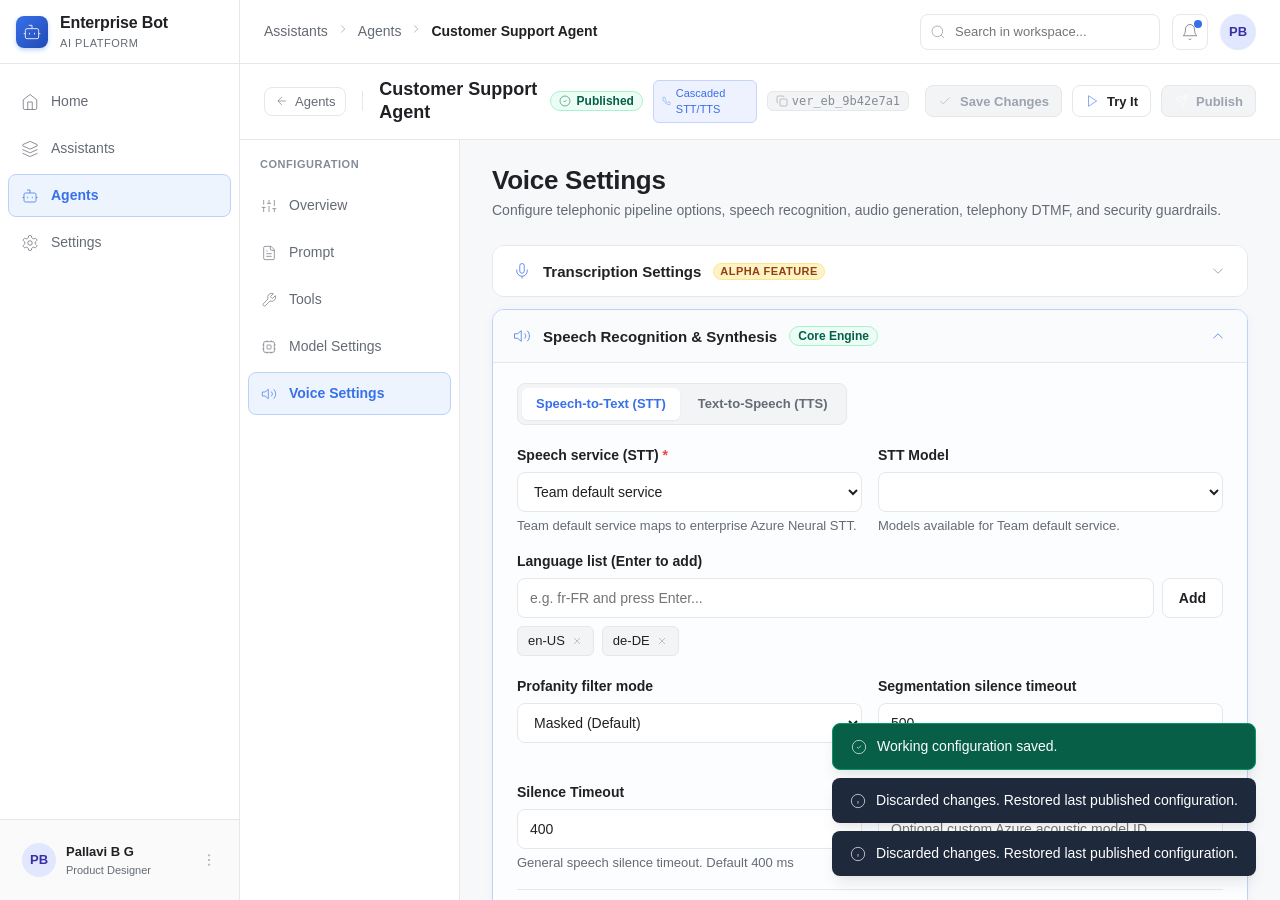
==== verify_suite.html @ 343f0cc7 "Fix Discard Changes to restore published snapshot, fix Create Agent disabled state, verify Voice His" ====
<!DOCTYPE html>
<html lang="en">
<head>
  <meta charset="UTF-8">
  <title>Enterprise Bot Comprehensive QA Verification Suite</title>
  <link rel="stylesheet" href="styles.css?v=2.4">
</head>
<body>
  <div id="root"></div>

  <!-- Runtime Scripts -->
  <script src="src/engine.js?v=2.4"></script>
  <script src="src/icons.js?v=2.4"></script>
  <script src="src/data.js?v=2.4"></script>
  <script src="src/state.js?v=2.4"></script>
  <script src="src/components/Sidebar.js?v=2.4"></script>
  <script src="src/components/Header.js?v=2.4"></script>
  <script src="src/components/Dashboard.js?v=2.4"></script>
  <script src="src/components/CreateAgent.js?v=2.4"></script>
  <script src="src/components/AgentConfigHeader.js?v=2.4"></script>
  <script src="src/components/PromptConfig.js?v=2.4"></script>
  <script src="src/components/ToolsConfig.js?v=2.4"></script>
  <script src="src/components/ModelSettings.js?v=2.4"></script>
  <script src="src/components/VoiceSettings.js?v=2.4"></script>
  <script src="src/components/EmailSettings.js?v=2.4"></script>
  <script src="src/components/TryItModal.js?v=2.4"></script>
  <script src="src/components/PublishModal.js?v=2.4"></script>
  <script src="src/app.js?v=2.4"></script>

  <script>
    async function runQASuite() {
      const results = [];
      function assert(desc, passed, detail = '') {
        const item = { desc, passed, detail };
        results.push(item);
        console.log((passed ? '[PASS] ' : '[FAIL] ') + desc + (detail ? ' (' + detail + ')' : ''));
      }

      try {
        await new Promise(r => setTimeout(r, 200));
        const state = window.AppState;
        const actions = window.AppActions;

        // ==========================================
        // TEST 1: Discard Changes Snapshot Restoration
        // ==========================================
        actions.selectAgent('agent_customer_support');
        const origPublishedName = state.currentAgent.name;
        assert('Test 1.1: Start with Published agent', state.currentAgent.status === 'Published');
        assert('Test 1.2: Initial lastPublishedSnapshot exists', !!state.lastPublishedSnapshot);

        // Edit agent
        actions.updateCurrentAgent({ name: 'Customer Support V2' });
        assert('Test 1.3: Agent status after edit is Unsaved changes', state.currentAgent.status === 'Unsaved changes');

        // Save Changes
        actions.saveChanges();
        assert('Test 1.4: lastSavedSnapshot updated to V2', state.lastSavedSnapshot.name === 'Customer Support V2');
        assert('Test 1.5: lastPublishedSnapshot retains original published name', state.lastPublishedSnapshot.name === origPublishedName);

        // Make another edit
        actions.updateCurrentAgent({ name: 'Customer Support V3' });
        assert('Test 1.6: Agent name updated to V3', state.currentAgent.name === 'Customer Support V3');

        // Discard Changes
        actions.discardChanges();
        assert('Test 1.7: Discard restores original published name', state.currentAgent.name === origPublishedName);
        assert('Test 1.8: Agent status restored to Published', state.currentAgent.status === 'Published');
        assert('Test 1.9: lastSavedSnapshot reset to published baseline', state.lastSavedSnapshot.name === origPublishedName);

        // ==========================================
        // TEST 2: Create Agent Disabled State & Demo Presets
        // ==========================================
        actions.setView('create');
        await new Promise(r => setTimeout(r, 100));

        let btnSubmit = document.getElementById('btn-submit-create');
        assert('Test 2.1: Create Agent button exists in DOM', !!btnSubmit);
        assert('Test 2.2: Create Agent button disabled when name is empty', btnSubmit.disabled === true);

        // Enter name
        const inputName = document.getElementById('input-agent-name');
        inputName.value = 'New QA Voice Bot';
        inputName.dispatchEvent(new Event('input', { bubbles: true }));
        await new Promise(r => setTimeout(r, 100));

        btnSubmit = document.getElementById('btn-submit-create');
        assert('Test 2.3: Create Agent button enabled when Name and Voice are active', btnSubmit.disabled === false);

        // Test Demo Presets
        const btnDemo4 = document.getElementById('btn-demo-state-4');
        assert('Test 2.4: Demo preset button 4 exists', !!btnDemo4);
        btnDemo4.click();
        await new Promise(r => setTimeout(r, 100));

        btnSubmit = document.getElementById('btn-submit-create');
        const nameErrEl = document.querySelector('.invalid-feedback');
        assert('Test 2.5: Demo State 4 triggers Name Error demonstration', !!nameErrEl && nameErrEl.textContent.includes('Required'));
        assert('Test 2.6: Create Agent remains disabled during Name Error demo', btnSubmit.disabled === true);

        const btnDemo5 = document.getElementById('btn-demo-state-5');
        btnDemo5.click();
        await new Promise(r => setTimeout(r, 100));
        btnSubmit = document.getElementById('btn-submit-create');
        assert('Test 2.7: Demo State 5 deselects channels and shows Channel Error', !!document.querySelector('.card-header .invalid-feedback'));
        assert('Test 2.8: Create Agent remains disabled during Channel Error demo', btnSubmit.disabled === true);

        // ==========================================
        // TEST 3: Voice Model Override History Summary
        // ==========================================
        actions.selectAgent('agent_customer_support');
        actions.setConfigTab('model');
        await new Promise(r => setTimeout(r, 100));

        // Enable Voice Model Override
        actions.updateCurrentAgent({
          voiceModelOverride: {
            ...state.currentAgent.voiceModelOverride,
            enabled: true
          }
        });
        await new Promise(r => setTimeout(r, 100));

        const histToggle = document.getElementById('toggle-voice-history-summary');
        assert('Test 3.1: Add History Summary toggle exists in DOM', !!histToggle);
        assert('Test 3.2: Add History Summary is Default ON', histToggle.checked === true);

        const respInput = document.getElementById('input-voice-history-responses');
        const trigInput = document.getElementById('input-voice-trigger-tokens');
        const targInput = document.getElementById('input-voice-target-tokens');
        assert('Test 3.3: Number of History Responses defaults to 5', respInput && Number(respInput.value) === 5);
        assert('Test 3.4: Trigger Tokens defaults to 15000', trigInput && Number(trigInput.value) === 15000);
        assert('Test 3.5: Target Tokens defaults to 10000', targInput && Number(targInput.value) === 10000);

        // Toggle OFF hides dependent fields
        histToggle.click();
        await new Promise(r => setTimeout(r, 100));
        const respInputAfterToggle = document.getElementById('input-voice-history-responses');
        assert('Test 3.6: Turning toggle OFF hides dependent controls', respInputAfterToggle === null);

        // Turn back ON and test validation
        const histToggleOn = document.getElementById('toggle-voice-history-summary');
        histToggleOn.click();
        await new Promise(r => setTimeout(r, 100));

        actions.updateCurrentAgent({
          voiceModelOverride: {
            ...state.currentAgent.voiceModelOverride,
            historyOverride: {
              enabled: true,
              historyResponses: 5,
              triggerTokens: 10000,
              targetTokens: 12000 // Invalid: target >= trigger
            }
          }
        });
        let errs = actions.validateAgentConfig(state.currentAgent);
        assert('Test 3.7: Validation catches Target Tokens >= Trigger Tokens', errs.some(e => e.includes('strictly less than')));

        // Restore valid tokens
        actions.updateCurrentAgent({
          voiceModelOverride: {
            ...state.currentAgent.voiceModelOverride,
            historyOverride: {
              enabled: true,
              historyResponses: 5,
              triggerTokens: 15000,
              targetTokens: 10000
            }
          }
        });

        // ==========================================
        // TEST 4: Silence Timeout Data Handling Independence
        // ==========================================
        actions.setConfigTab('voice');
        await new Promise(r => setTimeout(r, 100));

        // Open Speech accordion
        actions.toggleVoiceAccordion('speech');
        await new Promise(r => setTimeout(r, 100));

        // Set General Speech Silence Timeout
        const initialSTT = JSON.parse(JSON.stringify(state.currentAgent.voiceSettings.speech.stt));
        actions.updateCurrentAgent({
          voiceSettings: {
            ...state.currentAgent.voiceSettings,
            speech: {
              ...state.currentAgent.voiceSettings.speech,
              silenceTimeout: 450
            }
          }
        });
        assert('Test 4.1: General Speech Silence Timeout updates speech.silenceTimeout to 450', state.currentAgent.voiceSettings.speech.silenceTimeout === 450);
        assert('Test 4.2: STT segmentationSilenceTimeout remains unchanged (500)', state.currentAgent.voiceSettings.speech.stt.segmentationSilenceTimeout === 500);
        assert('Test 4.3: STT provider and other settings not overwritten', state.currentAgent.voiceSettings.speech.stt.provider === initialSTT.provider);

        // Set STT Segmentation Silence Timeout
        actions.updateCurrentAgent({
          voiceSettings: {
            ...state.currentAgent.voiceSettings,
            speech: {
              ...state.currentAgent.voiceSettings.speech,
              stt: {
                ...state.currentAgent.voiceSettings.speech.stt,
                segmentationSilenceTimeout: 650
              }
            }
          }
        });
        assert('Test 4.4: STT segmentationSilenceTimeout updates to 650', state.currentAgent.voiceSettings.speech.stt.segmentationSilenceTimeout === 650);
        assert('Test 4.5: General Speech Silence Timeout remains independent at 450', state.currentAgent.voiceSettings.speech.silenceTimeout === 450);

        // ==========================================
        // TEST 5: Tightened Numeric Integer Validation
        // ==========================================
        // Non-integer Tool Call Limit
        actions.updateCurrentAgent({
          sharedModel: { ...state.currentAgent.sharedModel, toolCallLimit: 3.5 }
        });
        errs = actions.validateAgentConfig(state.currentAgent);
        assert('Test 5.1: Non-integer Tool Call Limit (3.5) rejected', errs.some(e => e.includes('Tool Call Limit must be an integer')));

        // Valid Tool Call Limit without arbitrary maximum
        actions.updateCurrentAgent({
          sharedModel: { ...state.currentAgent.sharedModel, toolCallLimit: 50 }
        });
        errs = actions.validateAgentConfig(state.currentAgent);
        assert('Test 5.2: Integer Tool Call Limit (50) accepted without arbitrary max', !errs.some(e => e.includes('Tool Call Limit')));

        // Non-integer DTMF timeout
        actions.updateCurrentAgent({
          voiceSettings: {
            ...state.currentAgent.voiceSettings,
            dtmf: { ...state.currentAgent.voiceSettings.dtmf, enabled: true, interDigitTimeout: 2000.7 }
          }
        });
        errs = actions.validateAgentConfig(state.currentAgent);
        assert('Test 5.3: Non-integer DTMF timeout rejected', errs.some(e => e.includes('DTMF inter-digit timeout must be a non-negative integer')));

        // Non-integer Inactivity retries
        actions.updateCurrentAgent({
          voiceSettings: {
            ...state.currentAgent.voiceSettings,
            inactivity: { ...state.currentAgent.voiceSettings.inactivity, enabled: true, inactivityRetries: 2.2 }
          }
        });
        errs = actions.validateAgentConfig(state.currentAgent);
        assert('Test 5.4: Non-integer Inactivity retries rejected', errs.some(e => e.includes('Inactivity retry count must be a non-negative integer')));

        // Non-integer Security rate limit
        actions.updateCurrentAgent({
          voiceSettings: {
            ...state.currentAgent.voiceSettings,
            security: { ...state.currentAgent.voiceSettings.security, rateLimit: 45.8 }
          }
        });
        errs = actions.validateAgentConfig(state.currentAgent);
        assert('Test 5.5: Non-integer Security rate limit rejected', errs.some(e => e.includes('Security rate limit must be an integer')));

        // Restore clean valid config
        actions.discardChanges();

        // ==========================================
        // TEST 6: All Nine Voice Settings Accordions
        // ==========================================
        actions.setConfigTab('voice');
        await new Promise(r => setTimeout(r, 100));

        const sections = ['transcription', 'speech', 'language', 'bargeIn', 'dtmf', 'inactivity', 'noise', 'recording', 'security'];
        for (const sec of sections) {
          const btn = document.getElementById('accordion-header-' + sec);
          assert('Test 6.' + sec + ': Header button exists', !!btn);

          // Click to expand
          btn.click();
          await new Promise(r => setTimeout(r, 60));
          const isOpenAfterClick = state.voiceSettingsUi?.openSections?.[sec];
          const contentEl = document.getElementById('accordion-content-' + sec);
          assert('Test 6.' + sec + ': Expands on click', isOpenAfterClick === true && !!contentEl);

          // Click again to collapse
          btn.click();
          await new Promise(r => setTimeout(r, 60));
          const isClosedAfterSecondClick = !state.voiceSettingsUi?.openSections?.[sec];
          assert('Test 6.' + sec + ': Collapses on second click', isClosedAfterSecondClick === true);
        }

        // ==========================================
        // TEST 7: STT Provider & TTS Conditional Controls
        // ==========================================
        // Expand speech
        actions.toggleVoiceAccordion('speech');
        await new Promise(r => setTimeout(r, 100));

        // Switch to TTS
        actions.updateCurrentAgent({
          voiceSettings: {
            ...state.currentAgent.voiceSettings,
            speech: {
              ...state.currentAgent.voiceSettings.speech,
              activeTab: 'tts',
              tts: { ...state.currentAgent.voiceSettings.speech.tts, provider: 'Azure' }
            }
          }
        });
        await new Promise(r => setTimeout(r, 100));

        assert('Test 7.1: Azure TTS selected and controls visible', !!document.getElementById('input-azure-speed') || !!document.querySelector('.form-range'));

        // Switch TTS to ElevenLabs
        actions.updateCurrentAgent({
          voiceSettings: {
            ...state.currentAgent.voiceSettings,
            speech: {
              ...state.currentAgent.voiceSettings.speech,
              tts: { ...state.currentAgent.voiceSettings.speech.tts, provider: 'ElevenLabs' }
            }
          }
        });
        await new Promise(r => setTimeout(r, 100));

        assert('Test 7.2: ElevenLabs TTS model eleven_flash_v2_5 active', state.currentAgent.voiceSettings.speech.tts.elevenLabs?.model === 'eleven_flash_v2_5');

        // ==========================================
        // TEST 8: Try It Modal & Call Logs
        // ==========================================
        actions.openTryIt('voice');
        await new Promise(r => setTimeout(r, 100));
        assert('Test 8.1: Try It modal opens', state.tryItOpen === true);

        // Start call
        actions.startVoiceCall();
        await new Promise(r => setTimeout(r, 100));
        assert('Test 8.2: Voice call starts (state: live)', state.tryIt.voiceState === 'live');

        // End call
        actions.endVoiceCall('Caller ended call');
        await new Promise(r => setTimeout(r, 100));
        assert('Test 8.3: Voice call ends (state: ended)', state.tryIt.voiceState === 'ended');
        assert('Test 8.4: Call recorded in callHistory', state.tryIt.callHistory.length > 0);

        // Toggle Call Logs
        actions.toggleCallLogs();
        await new Promise(r => setTimeout(r, 100));
        assert('Test 8.5: Call Logs drawer opens', state.tryIt.callLogsOpen === true);

        // Close Try It
        actions.closeTryIt();

        // Output summary
        const passedCount = results.filter(r => r.passed).length;
        const failedCount = results.filter(r => !r.passed).length;
        console.log(`\n========================================`);
        console.log(`FINAL RESULTS: ${passedCount} PASSED, ${failedCount} FAILED out of ${results.length} assertions.`);
        console.log(`========================================`);

        const summaryEl = document.createElement('div');
        summaryEl.id = 'qa-summary';
        summaryEl.setAttribute('data-passed', passedCount);
        summaryEl.setAttribute('data-failed', failedCount);
        summaryEl.innerHTML = `
          <h2>QA Results: ${passedCount} Passed, ${failedCount} Failed</h2>
          <ul>${results.map(r => `<li style="color:${r.passed ? 'green' : 'red'}">${r.passed ? '✓' : '✗'} ${r.desc}</li>`).join('')}</ul>
        `;
        document.body.appendChild(summaryEl);
      } catch (err) {
        console.error('QA Test Suite Exception:', err);
        const errEl = document.createElement('div');
        errEl.id = 'qa-error';
        errEl.textContent = err.stack || String(err);
        document.body.appendChild(errEl);
      }
    }
    window.addEventListener('DOMContentLoaded', runQASuite);
  </script>
</body>
</html>
---- styles.css ----
/* ==========================================================================
   ENTERPRISE BOT AI AGENT BUILDER - DESIGN SYSTEM & STYLES
   Primary Accent: #3870E9 | Background: #F7F8FA | Font: Lato
   ========================================================================== */

:root {
  --color-primary: #3870E9;
  --color-primary-hover: #2B5DC4;
  --color-primary-light: #EEF4FD;
  --color-primary-border: #BCD3F9;
  
  --bg-app: #F7F8FA;
  --bg-card: #FFFFFF;
  --bg-sidebar: #FFFFFF;
  --bg-header: #FFFFFF;
  --bg-muted: #F3F4F6;
  --bg-hover: #F8FAFC;
  
  --text-primary: #202124;
  --text-secondary: #656B75;
  --text-muted: #858B96;
  --text-disabled: #9CA3AF;
  
  --border-color: #E5E7EB;
  --border-focus: #3870E9;
  
  --color-success: #10B981;
  --bg-success: #ECFDF5;
  --text-success: #065F46;
  --border-success: #A7F3D0;
  
  --color-warning: #F59E0B;
  --bg-warning: #FFFBEB;
  --text-warning: #92400E;
  --border-warning: #FDE68A;
  
  --color-error: #EF4444;
  --bg-error: #FEF2F2;
  --text-error: #991B1B;
  --border-error: #FECACA;
  
  --radius-sm: 6px;
  --radius-md: 8px;
  --radius-lg: 12px;
  --radius-xl: 16px;
  --radius-full: 9999px;
  
  --shadow-sm: 0 1px 2px 0 rgba(0, 0, 0, 0.05);
  --shadow-md: 0 4px 6px -1px rgba(0, 0, 0, 0.06), 0 2px 4px -1px rgba(0, 0, 0, 0.04);
  --shadow-lg: 0 10px 15px -3px rgba(0, 0, 0, 0.08), 0 4px 6px -2px rgba(0, 0, 0, 0.04);
  --shadow-modal: 0 20px 25px -5px rgba(0, 0, 0, 0.1), 0 10px 10px -5px rgba(0, 0, 0, 0.04);
  
  --font-family: 'Lato', -apple-system, BlinkMacSystemFont, 'Segoe UI', Roboto, Helvetica, Arial, sans-serif;
  --header-height: 64px;
  --sidebar-width: 240px;
  --sidebar-collapsed-width: 68px;
}

/* Base Reset */
*, *::before, *::after {
  box-sizing: border-box;
  margin: 0;
  padding: 0;
}

html, body {
  height: 100%;
  font-family: var(--font-family);
  font-size: 14px;
  line-height: 1.5;
  color: var(--text-primary);
  background-color: var(--bg-app);
  -webkit-font-smoothing: antialiased;
  -moz-osx-font-smoothing: grayscale;
}

#root {
  min-height: 100vh;
  display: flex;
  flex-direction: column;
}

/* Typography Hierarchy */
h1, .heading-xl {
  font-size: 26px;
  font-weight: 700;
  line-height: 1.25;
  color: var(--text-primary);
  letter-spacing: -0.01em;
}

h2, .heading-lg {
  font-size: 20px;
  font-weight: 700;
  line-height: 1.3;
  color: var(--text-primary);
}

h3, .heading-md {
  font-size: 16px;
  font-weight: 700;
  line-height: 1.4;
  color: var(--text-primary);
}

h4, .heading-sm {
  font-size: 14px;
  font-weight: 700;
  line-height: 1.4;
  color: var(--text-primary);
}

p, .body-text {
  font-size: 14px;
  font-weight: 400;
  line-height: 1.5;
  color: var(--text-primary);
}

.text-secondary {
  color: var(--text-secondary);
}

.text-muted {
  color: var(--text-muted);
}

.text-sm {
  font-size: 13px;
  line-height: 1.4;
}

.text-xs {
  font-size: 12px;
  line-height: 1.35;
}

.helper-text {
  font-size: 13px;
  color: var(--text-secondary);
  margin-top: 4px;
}

.form-label {
  display: block;
  font-size: 14px;
  font-weight: 600;
  color: var(--text-primary);
  margin-bottom: 6px;
}

.form-label.required::after {
  content: " *";
  color: var(--color-error);
  font-weight: 700;
}

/* App Shell Layout */
.app-layout {
  display: flex;
  height: 100vh;
  overflow: hidden;
  background-color: var(--bg-app);
}

.sidebar {
  width: var(--sidebar-width);
  height: 100vh;
  background-color: var(--bg-sidebar);
  border-right: 1px solid var(--border-color);
  display: flex;
  flex-direction: column;
  flex-shrink: 0;
  transition: width 0.2s ease, transform 0.2s ease;
  z-index: 40;
}

.sidebar-header {
  height: var(--header-height);
  padding: 0 16px;
  display: flex;
  align-items: center;
  gap: 12px;
  border-bottom: 1px solid var(--border-color);
}

.logo-badge {
  width: 32px;
  height: 32px;
  border-radius: var(--radius-md);
  background: linear-gradient(135deg, #3870E9 0%, #204BB5 100%);
  display: flex;
  align-items: center;
  justify-content: center;
  color: #FFFFFF;
  font-weight: 800;
  font-size: 16px;
  box-shadow: 0 2px 4px rgba(56, 112, 233, 0.3);
}

.logo-title {
  font-size: 16px;
  font-weight: 700;
  color: var(--text-primary);
  letter-spacing: -0.01em;
}

.logo-subtitle {
  font-size: 11px;
  color: var(--text-secondary);
  font-weight: 500;
  text-transform: uppercase;
  letter-spacing: 0.05em;
}

.sidebar-nav {
  flex: 1;
  padding: 16px 8px;
  display: flex;
  flex-direction: column;
  gap: 4px;
  overflow-y: auto;
}

.nav-item {
  display: flex;
  align-items: center;
  gap: 12px;
  padding: 10px 12px;
  border-radius: var(--radius-md);
  color: var(--text-secondary);
  font-size: 14px;
  font-weight: 500;
  text-decoration: none;
  cursor: pointer;
  transition: all 0.15s ease;
  user-select: none;
  border: 1px solid transparent;
}

.nav-item:hover {
  background-color: var(--bg-muted);
  color: var(--text-primary);
}

.nav-item.active {
  background-color: var(--color-primary-light);
  color: var(--color-primary);
  font-weight: 700;
  border-color: var(--color-primary-border);
}

.sidebar-footer {
  padding: 16px;
  border-top: 1px solid var(--border-color);
  background-color: #FAFAFB;
}

.user-profile-badge {
  display: flex;
  align-items: center;
  gap: 10px;
  padding: 6px;
  border-radius: var(--radius-md);
  cursor: pointer;
  transition: background-color 0.15s;
}

.user-profile-badge:hover {
  background-color: var(--bg-muted);
}

.avatar {
  width: 34px;
  height: 34px;
  border-radius: var(--radius-full);
  background-color: #E0E7FF;
  color: #3730A3;
  display: flex;
  align-items: center;
  justify-content: center;
  font-weight: 700;
  font-size: 13px;
  flex-shrink: 0;
}

.main-wrapper {
  flex: 1;
  display: flex;
  flex-direction: column;
  min-width: 0;
  height: 100vh;
  overflow: hidden;
}

/* Top Header */
.top-header {
  height: var(--header-height);
  background-color: var(--bg-header);
  border-bottom: 1px solid var(--border-color);
  padding: 0 24px;
  display: flex;
  align-items: center;
  justify-content: space-between;
  gap: 16px;
  flex-shrink: 0;
  z-index: 30;
}

.breadcrumb-nav {
  display: flex;
  align-items: center;
  gap: 8px;
  font-size: 14px;
}

.breadcrumb-item {
  color: var(--text-secondary);
  text-decoration: none;
  cursor: pointer;
}

.breadcrumb-item:hover {
  color: var(--color-primary);
}

.breadcrumb-current {
  color: var(--text-primary);
  font-weight: 600;
}

.header-actions {
  display: flex;
  align-items: center;
  gap: 12px;
}

/* Main Content Area */
.content-area {
  flex: 1;
  overflow-y: auto;
  padding: 24px 32px 48px;
  background-color: var(--bg-app);
}

.content-container {
  max-width: 1280px;
  margin: 0 auto;
}

/* Agent Configuration Layout */
.agent-config-layout {
  display: flex;
  flex-direction: column;
  height: 100%;
}

.agent-config-header {
  background-color: var(--bg-card);
  border-bottom: 1px solid var(--border-color);
  padding: 14px 24px;
  display: flex;
  align-items: center;
  justify-content: space-between;
  gap: 16px;
  flex-shrink: 0;
  position: sticky;
  top: 0;
  z-index: 25;
}

.agent-title-group {
  display: flex;
  align-items: center;
  gap: 12px;
}

.btn-back {
  display: inline-flex;
  align-items: center;
  gap: 6px;
  padding: 6px 10px;
  border-radius: var(--radius-md);
  border: 1px solid var(--border-color);
  background: white;
  color: var(--text-secondary);
  font-size: 13px;
  font-weight: 500;
  cursor: pointer;
  transition: all 0.15s;
}

.btn-back:hover {
  background: var(--bg-muted);
  color: var(--text-primary);
  border-color: #D1D5DB;
}

.config-body {
  flex: 1;
  display: flex;
  min-height: 0;
  overflow: hidden;
}

.config-sidebar {
  width: 220px;
  background-color: var(--bg-card);
  border-right: 1px solid var(--border-color);
  padding: 16px 8px;
  display: flex;
  flex-direction: column;
  gap: 4px;
  overflow-y: auto;
  flex-shrink: 0;
}

.config-main {
  flex: 1;
  overflow-y: auto;
  padding: 24px 32px 64px;
  background-color: var(--bg-app);
}

/* Badges */
.badge {
  display: inline-flex;
  align-items: center;
  gap: 6px;
  padding: 3px 8px;
  border-radius: var(--radius-full);
  font-size: 12px;
  font-weight: 600;
  line-height: 1;
}

.badge-draft {
  background-color: #F3F4F6;
  color: #4B5563;
  border: 1px solid #E5E7EB;
}

.badge-published {
  background-color: var(--bg-success);
  color: var(--text-success);
  border: 1px solid var(--border-success);
}

.badge-unsaved {
  background-color: var(--bg-warning);
  color: var(--text-warning);
  border: 1px solid var(--border-warning);
}

.badge-publishing {
  background-color: var(--color-primary-light);
  color: var(--color-primary);
  border: 1px solid var(--color-primary-border);
}

.badge-coming-soon {
  background-color: #F1F5F9;
  color: #64748B;
  border: 1px solid #CBD5E1;
  font-size: 11px;
  padding: 2px 6px;
  font-weight: 700;
  letter-spacing: 0.04em;
  text-transform: uppercase;
}

.badge-alpha {
  background-color: #FEF3C7;
  color: #92400E;
  border: 1px solid #FDE68A;
  font-size: 11px;
  padding: 2px 6px;
  font-weight: 700;
  letter-spacing: 0.04em;
  text-transform: uppercase;
}

.badge-channel {
  background-color: #F3F4F6;
  color: var(--text-primary);
  border: 1px solid var(--border-color);
  font-size: 12px;
  padding: 4px 8px;
  border-radius: var(--radius-sm);
  display: inline-flex;
  align-items: center;
  gap: 5px;
}

/* Buttons */
.btn {
  display: inline-flex;
  align-items: center;
  justify-content: center;
  gap: 8px;
  height: 40px;
  padding: 0 16px;
  font-size: 14px;
  font-weight: 600;
  border-radius: var(--radius-md);
  border: 1px solid transparent;
  cursor: pointer;
  transition: all 0.15s ease;
  user-select: none;
  white-space: nowrap;
}

.btn:focus-visible {
  outline: none;
  box-shadow: 0 0 0 3px rgba(56, 112, 233, 0.3);
}

.btn-sm {
  height: 32px;
  padding: 0 12px;
  font-size: 13px;
}

.btn-lg {
  height: 44px;
  padding: 0 20px;
  font-size: 15px;
}

.btn-primary {
  background-color: var(--color-primary);
  color: #FFFFFF;
}

.btn-primary:hover:not(:disabled) {
  background-color: var(--color-primary-hover);
  box-shadow: 0 2px 4px rgba(56, 112, 233, 0.25);
}

.btn-secondary {
  background-color: #FFFFFF;
  color: var(--text-primary);
  border-color: var(--border-color);
}

.btn-secondary:hover:not(:disabled) {
  background-color: var(--bg-muted);
  border-color: #D1D5DB;
}

.btn-outline-primary {
  background-color: transparent;
  color: var(--color-primary);
  border-color: var(--color-primary);
}

.btn-outline-primary:hover:not(:disabled) {
  background-color: var(--color-primary-light);
}

.btn-danger {
  background-color: #FFFFFF;
  color: var(--color-error);
  border-color: var(--border-error);
}

.btn-danger:hover:not(:disabled) {
  background-color: var(--bg-error);
}

.btn-ghost {
  background-color: transparent;
  color: var(--text-secondary);
}

.btn-ghost:hover:not(:disabled) {
  background-color: var(--bg-muted);
  color: var(--text-primary);
}

.btn:disabled {
  background-color: #F3F4F6 !important;
  color: #9CA3AF !important;
  border-color: #E5E7EB !important;
  cursor: not-allowed !important;
  box-shadow: none !important;
}

.btn-icon {
  width: 36px;
  height: 36px;
  padding: 0;
  border-radius: var(--radius-md);
  border: 1px solid var(--border-color);
  background: white;
  color: var(--text-secondary);
  display: inline-flex;
  align-items: center;
  justify-content: center;
  cursor: pointer;
  transition: all 0.15s;
}

.btn-icon:hover {
  background-color: var(--bg-muted);
  color: var(--text-primary);
}

/* Form Controls */
.form-group {
  margin-bottom: 20px;
}

.form-control, .form-input, .form-select, .form-textarea {
  width: 100%;
  height: 40px;
  padding: 8px 12px;
  font-family: inherit;
  font-size: 14px;
  color: var(--text-primary);
  background-color: #FFFFFF;
  border: 1px solid var(--border-color);
  border-radius: var(--radius-md);
  transition: border-color 0.15s, box-shadow 0.15s;
}

.form-control:focus, .form-input:focus, .form-select:focus, .form-textarea:focus {
  outline: none;
  border-color: var(--border-focus);
  box-shadow: 0 0 0 3px rgba(56, 112, 233, 0.2);
}

.form-textarea {
  height: auto;
  min-height: 88px;
  resize: vertical;
  line-height: 1.5;
}

.form-control.is-invalid, .form-input.is-invalid {
  border-color: var(--color-error);
  background-color: #FFFDFD;
}

.form-control.is-invalid:focus, .form-input.is-invalid:focus {
  box-shadow: 0 0 0 3px rgba(239, 68, 68, 0.2);
}

.invalid-feedback {
  display: flex;
  align-items: center;
  gap: 5px;
  color: var(--color-error);
  font-size: 13px;
  font-weight: 500;
  margin-top: 5px;
}

/* Switch / Toggle */
.toggle-switch {
  position: relative;
  display: inline-block;
  width: 44px;
  height: 24px;
  flex-shrink: 0;
}

.toggle-switch input {
  opacity: 0;
  width: 0;
  height: 0;
}

.toggle-slider {
  position: absolute;
  cursor: pointer;
  top: 0; left: 0; right: 0; bottom: 0;
  background-color: #D1D5DB;
  transition: 0.2s;
  border-radius: 24px;
}

.toggle-slider::before {
  position: absolute;
  content: "";
  height: 18px;
  width: 18px;
  left: 3px;
  bottom: 3px;
  background-color: white;
  transition: 0.2s;
  border-radius: 50%;
  box-shadow: 0 1px 3px rgba(0, 0, 0, 0.2);
}

input:checked + .toggle-slider {
  background-color: var(--color-primary);
}

input:checked + .toggle-slider::before {
  transform: translateX(20px);
}

input:disabled + .toggle-slider {
  background-color: #E5E7EB;
  cursor: not-allowed;
}

/* Cards & Panels */
.card {
  background-color: var(--bg-card);
  border: 1px solid var(--border-color);
  border-radius: var(--radius-lg);
  padding: 24px;
  box-shadow: var(--shadow-sm);
  margin-bottom: 24px;
}

.card-header {
  display: flex;
  align-items: center;
  justify-content: space-between;
  margin-bottom: 16px;
  padding-bottom: 14px;
  border-bottom: 1px solid var(--border-color);
}

.card-title {
  font-size: 18px;
  font-weight: 700;
  color: var(--text-primary);
}

.card-subtitle {
  font-size: 13px;
  color: var(--text-secondary);
  margin-top: 2px;
}

/* Selection Cards (e.g. Channel & Speech Stack) */
.selection-card {
  border: 1px solid var(--border-color);
  border-radius: var(--radius-lg);
  padding: 16px 20px;
  background: white;
  cursor: pointer;
  transition: all 0.15s ease;
  display: flex;
  align-items: center;
  justify-content: space-between;
  gap: 16px;
  user-select: none;
}

.selection-card:hover {
  border-color: #BCD3F9;
  background-color: #FAFCFF;
}

.selection-card.selected {
  border-color: var(--color-primary);
  background-color: #F5F8FF;
  box-shadow: 0 0 0 1px var(--color-primary);
}

.selection-card.disabled {
  opacity: 0.55;
  background-color: #F8FAFC;
  cursor: not-allowed;
  border-color: var(--border-color);
}

.radio-pill-group {
  display: inline-flex;
  padding: 4px;
  background-color: #F3F4F6;
  border-radius: var(--radius-md);
  border: 1px solid var(--border-color);
  gap: 4px;
}

.radio-pill {
  padding: 6px 14px;
  font-size: 13px;
  font-weight: 600;
  border-radius: var(--radius-sm);
  cursor: pointer;
  color: var(--text-secondary);
  transition: all 0.15s;
  user-select: none;
}

.radio-pill:hover:not(.active) {
  color: var(--text-primary);
}

.radio-pill.active {
  background-color: #FFFFFF;
  color: var(--color-primary);
  box-shadow: 0 1px 2px rgba(0, 0, 0, 0.05);
}

/* Accordions */
.accordion {
  border: 1px solid var(--border-color);
  border-radius: var(--radius-lg);
  background: white;
  margin-bottom: 12px;
  overflow: hidden;
  transition: border-color 0.2s ease, box-shadow 0.2s ease;
}

.accordion.is-open {
  border-color: #BCD3F9;
  box-shadow: 0 2px 8px rgba(56, 112, 233, 0.07);
}

.accordion-header {
  padding: 16px 20px;
  display: flex;
  align-items: center;
  justify-content: space-between;
  cursor: pointer;
  user-select: none;
  background: white;
  transition: background-color 0.15s ease;
  width: 100%;
  border: none;
  font-family: inherit;
  font-size: inherit;
  color: inherit;
  text-align: left;
}

button.accordion-header {
  border: none;
  background: white;
  width: 100%;
  text-align: left;
  font-family: inherit;
  font-size: inherit;
  color: inherit;
  outline: none;
}

.accordion-header * {
  pointer-events: none;
}

button.accordion-header:focus-visible {
  outline: 2px solid var(--color-primary);
  outline-offset: -2px;
}

.accordion.is-open > .accordion-header {
  background-color: #FAFBFD;
}

.accordion-header:hover {
  background-color: var(--bg-hover);
}

.accordion-title {
  display: flex;
  align-items: center;
  gap: 12px;
  font-size: 15px;
  font-weight: 700;
  color: var(--text-primary);
}

.accordion-chevron {
  transition: transform 0.25s cubic-bezier(0.4, 0, 0.2, 1), color 0.15s ease;
  color: var(--text-muted);
  display: inline-flex;
  align-items: center;
  justify-content: center;
}

.accordion.is-open .accordion-chevron {
  transform: rotate(180deg);
  color: var(--color-primary);
}

.accordion-content {
  padding: 20px 24px;
  border-top: 1px solid var(--border-color);
  background-color: #FCFDFE;
  animation: fadeIn 0.15s ease-out;
}

/* Modals */
.modal-overlay {
  position: fixed;
  top: 0; left: 0; right: 0; bottom: 0;
  background-color: rgba(15, 23, 42, 0.45);
  backdrop-filter: blur(2px);
  display: flex;
  align-items: center;
  justify-content: center;
  z-index: 100;
  padding: 24px;
  animation: fadeIn 0.15s ease-out;
}

.modal-dialog {
  background: white;
  border-radius: var(--radius-xl);
  box-shadow: var(--shadow-modal);
  width: 100%;
  max-width: 600px;
  max-height: 90vh;
  display: flex;
  flex-direction: column;
  overflow: hidden;
  animation: scaleUp 0.15s ease-out;
}

.modal-header {
  padding: 20px 24px;
  display: flex;
  align-items: center;
  justify-content: space-between;
  border-bottom: 1px solid var(--border-color);
}

.modal-body {
  padding: 24px;
  overflow-y: auto;
  flex: 1;
}

.modal-footer {
  padding: 16px 24px;
  display: flex;
  align-items: center;
  justify-content: flex-end;
  gap: 12px;
  border-top: 1px solid var(--border-color);
  background-color: #FAFAFB;
}

/* Drawer / Testing Workspace (Try It) */
.drawer-backdrop {
  position: fixed;
  top: 0; left: 0; right: 0; bottom: 0;
  background-color: rgba(15, 23, 42, 0.35);
  backdrop-filter: blur(2px);
  z-index: 90;
  animation: fadeIn 0.15s ease-out;
}

.drawer-workspace {
  position: fixed;
  top: 0; right: 0; bottom: 0;
  width: 720px;
  max-width: 95vw;
  background: white;
  box-shadow: -8px 0 24px rgba(0, 0, 0, 0.12);
  display: flex;
  flex-direction: column;
  z-index: 95;
  animation: slideInRight 0.2s ease-out;
}

/* Toast Notifications */
.toast-container {
  position: fixed;
  bottom: 24px;
  right: 24px;
  display: flex;
  flex-direction: column;
  gap: 8px;
  z-index: 120;
}

.toast {
  display: flex;
  align-items: center;
  gap: 10px;
  padding: 12px 18px;
  background: #1E293B;
  color: white;
  border-radius: var(--radius-md);
  font-size: 14px;
  font-weight: 500;
  box-shadow: var(--shadow-lg);
  animation: slideUp 0.2s ease-out;
}

.toast.toast-success {
  background-color: #065F46;
  border: 1px solid #059669;
}

.toast.toast-error {
  background-color: #991B1B;
  border: 1px solid #DC2626;
}

/* Animations */
@keyframes fadeIn {
  from { opacity: 0; }
  to { opacity: 1; }
}

@keyframes scaleUp {
  from { opacity: 0; transform: scale(0.96); }
  to { opacity: 1; transform: scale(1); }
}

@keyframes slideInRight {
  from { transform: translateX(100%); }
  to { transform: translateX(0); }
}

@keyframes slideUp {
  from { opacity: 0; transform: translateY(10px); }
  to { opacity: 1; transform: translateY(0); }
}

@keyframes pulse {
  0%, 100% { opacity: 1; transform: scale(1); }
  50% { opacity: 0.5; transform: scale(0.92); }
}

.pulsing-dot {
  animation: pulse 1.5s infinite;
}

/* Tags & Chips */
.tag-chip {
  display: inline-flex;
  align-items: center;
  gap: 6px;
  padding: 4px 10px;
  border-radius: var(--radius-sm);
  background-color: #F3F4F6;
  border: 1px solid #E5E7EB;
  color: var(--text-primary);
  font-size: 13px;
  font-weight: 500;
}

.tag-chip .remove-btn {
  color: var(--text-muted);
  cursor: pointer;
  display: flex;
  align-items: center;
}

.tag-chip .remove-btn:hover {
  color: var(--color-error);
}

/* AI Rewrite Box */
.ai-rewrite-box {
  background: linear-gradient(180deg, #F8FAFF 0%, #FFFFFF 100%);
  border: 1px solid #BCD3F9;
  border-radius: var(--radius-lg);
  padding: 16px;
  margin-top: 10px;
  position: relative;
  box-shadow: 0 2px 6px rgba(56, 112, 233, 0.08);
  animation: fadeIn 0.2s ease-out;
}

.ai-rewrite-header {
  display: flex;
  align-items: center;
  justify-content: space-between;
  margin-bottom: 8px;
}

.ai-badge {
  display: inline-flex;
  align-items: center;
  gap: 6px;
  color: var(--color-primary);
  font-weight: 700;
  font-size: 12px;
  text-transform: uppercase;
  letter-spacing: 0.04em;
}

/* Test Call Simulator */
.call-simulation-container {
  display: flex;
  flex-direction: column;
  height: 100%;
}

.call-header-card {
  padding: 16px 20px;
  background: #F8FAFC;
  border-bottom: 1px solid var(--border-color);
  display: flex;
  align-items: center;
  justify-content: space-between;
}

.call-timer {
  font-family: monospace;
  font-size: 18px;
  font-weight: 700;
  color: var(--text-primary);
  background: white;
  padding: 4px 12px;
  border-radius: var(--radius-sm);
  border: 1px solid var(--border-color);
}

.transcript-feed {
  flex: 1;
  overflow-y: auto;
  padding: 20px;
  display: flex;
  flex-direction: column;
  gap: 16px;
  background: #FFFFFF;
}

.turn-bubble {
  max-width: 85%;
  padding: 12px 16px;
  border-radius: var(--radius-lg);
  font-size: 14px;
  line-height: 1.5;
}

.turn-caller {
  align-self: flex-end;
  background-color: var(--color-primary);
  color: white;
  border-bottom-right-radius: 2px;
}

.turn-agent {
  align-self: flex-start;
  background-color: #F3F4F6;
  color: var(--text-primary);
  border-bottom-left-radius: 2px;
  border: 1px solid #E5E7EB;
}

.turn-tool-badge {
  margin-top: 8px;
  padding: 4px 8px;
  border-radius: var(--radius-sm);
  background: #EEF2FF;
  border: 1px solid #C7D2FE;
  color: #3730A3;
  font-size: 12px;
  display: inline-flex;
  align-items: center;
  gap: 5px;
  font-family: monospace;
}

/* Email Thread Testing */
.email-thread {
  display: flex;
  flex-direction: column;
  gap: 14px;
}

.email-message-card {
  border: 1px solid var(--border-color);
  border-radius: var(--radius-lg);
  background: white;
  overflow: hidden;
  box-shadow: var(--shadow-sm);
}

.email-message-header {
  padding: 12px 16px;
  background: #F9FAFB;
  border-bottom: 1px solid var(--border-color);
  display: flex;
  align-items: center;
  justify-content: space-between;
  cursor: pointer;
}

.email-message-body {
  padding: 16px;
  font-size: 14px;
  line-height: 1.6;
  white-space: pre-wrap;
}

/* ==========================================================================
   RESPONSIVE LAYOUT & BREAKPOINTS (1280px, 1024px, 900px, 768px, 480px / 390px)
   ========================================================================== */

/* Laptop & Tablet Landscape (<= 1024px) */
@media (max-width: 1024px) {
  :root {
    --sidebar-width: 72px;
  }
  
  .sidebar-header .logo-text-group,
  .nav-item span,
  .user-info-group {
    display: none;
  }
  
  .sidebar-header {
    justify-content: center;
    padding: 0;
  }
  
  .nav-item {
    justify-content: center;
    padding: 12px 0;
  }
  
  .content-area {
    padding: 16px 20px 40px;
  }
  
  .config-sidebar {
    width: 64px;
    padding: 12px 4px;
  }
  
  .config-sidebar .nav-item span {
    display: none;
  }
  
  .config-sidebar .nav-item {
    justify-content: center;
  }
  
  .drawer-workspace {
    width: 100%;
    max-width: 100vw;
  }
}

/* Tablet & Intermediate Desktop (<= 900px) */
@media (max-width: 900px) {
  .content-area {
    padding: 16px 16px 40px;
  }

  .config-main {
    padding: 16px 16px 60px;
  }

  .agent-config-header {
    flex-wrap: wrap;
    gap: 12px;
    padding: 12px 16px;
  }

  /* 3-column form grids adapt to 2 columns */
  [style*="grid-template-columns: 1fr 1fr 1fr"] {
    grid-template-columns: 1fr 1fr !important;
  }

  /* Ensure card actions wrap cleanly */
  .header-actions {
    gap: 8px;
    flex-wrap: wrap;
  }

  .btn {
    padding: 7px 12px;
  }
}

/* Small Tablets & Large Phones (<= 768px) */
@media (max-width: 768px) {
  .top-header {
    padding: 0 14px;
  }

  .breadcrumb-nav {
    font-size: 13px;
  }

  .agent-title-group {
    flex-wrap: wrap;
    gap: 8px;
  }

  .modal-dialog {
    max-width: 92vw !important;
    margin: 16px auto !important;
  }

  /* Form two-column grids collapse to single-column on narrow screens */
  [style*="grid-template-columns: 1fr 1fr"],
  [style*="grid-template-columns: 2fr 1fr"] {
    grid-template-columns: 1fr !important;
  }
}

/* Mobile Viewports (<= 480px / 390px iPhone & Android) */
@media (max-width: 480px) {
  :root {
    --sidebar-width: 52px;
  }

  .sidebar-header {
    padding: 0;
  }

  .logo-badge {
    width: 28px;
    height: 28px;
    font-size: 14px;
  }

  .config-sidebar {
    width: 52px;
    padding: 8px 2px;
  }

  .content-area,
  .config-main {
    padding: 12px 10px 48px;
  }

  .card {
    padding: 14px;
    border-radius: var(--radius-md);
  }

  .heading-xl {
    font-size: 20px;
  }

  .heading-lg {
    font-size: 18px;
  }

  .heading-md {
    font-size: 15px;
  }

  /* Collapse all multi-column grids completely on mobile */
  [style*="grid-template-columns: 1fr 1fr 1fr"],
  [style*="grid-template-columns: 1fr 1fr"],
  [style*="grid-template-columns: 2fr 1fr"] {
    grid-template-columns: 1fr !important;
  }

  /* Full-width dialogs on mobile */
  .modal-dialog {
    max-width: 96vw !important;
    width: 96vw !important;
    margin: 8px auto !important;
    padding: 14px !important;
  }

  .modal-footer {
    flex-direction: column;
    gap: 8px;
  }

  .modal-footer .btn {
    width: 100%;
    justify-content: center;
  }

  /* Voice / Email simulator bubbles */
  .turn-bubble {
    max-width: 95%;
  }

  /* Horizontal overflow safety */
  body, #root, .app-layout, .main-wrapper {
    overflow-x: hidden;
    max-width: 100vw;
  }
}
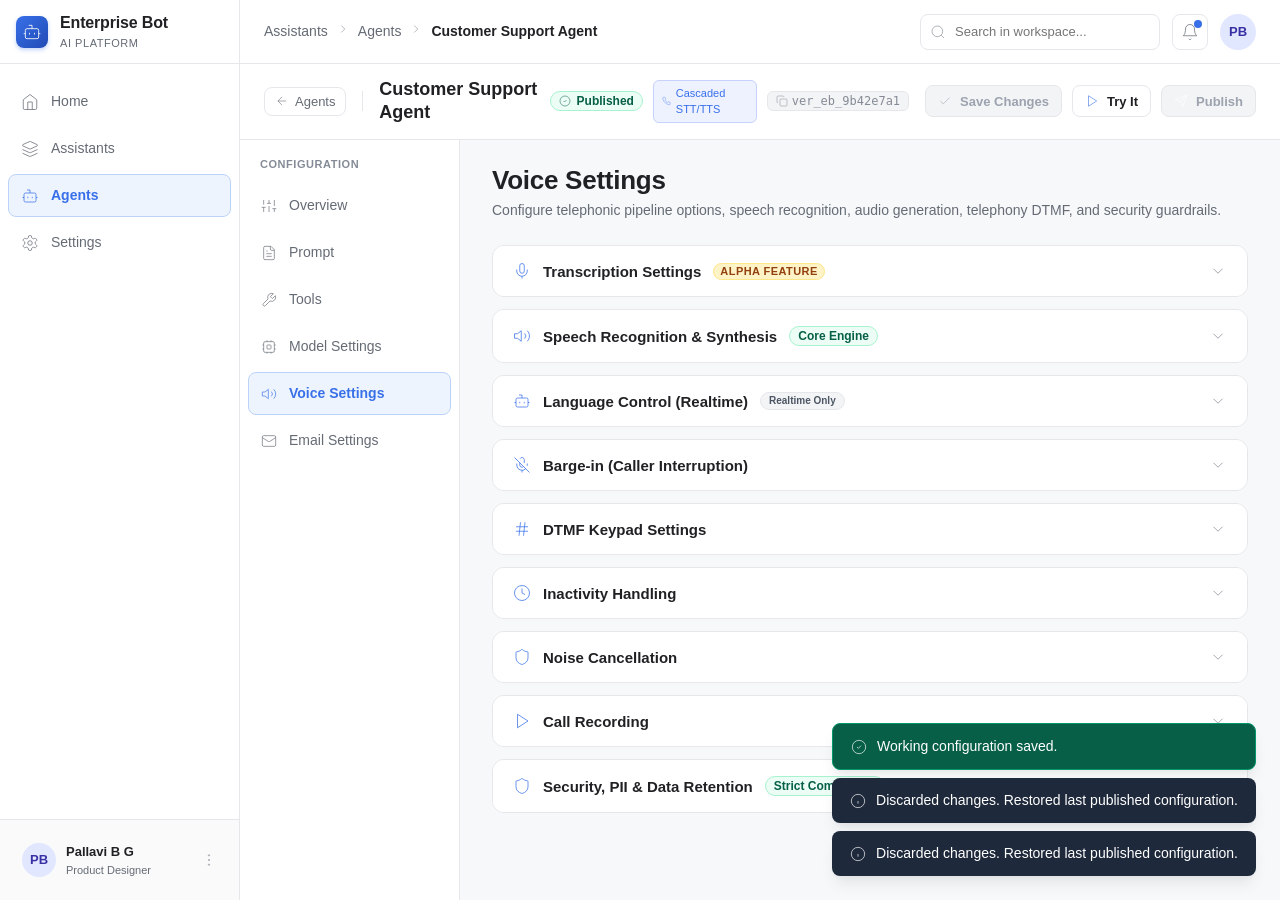
==== commit 54d70cf0: "Complete Create Agent Email toggle, post-create landing by channel, and Try It duration safety" ====
--- a/verify_suite.html
+++ b/verify_suite.html
@@ -9,23 +9,23 @@
   <div id="root"></div>
 
   <!-- Runtime Scripts -->
-  <script src="src/engine.js?v=2.4"></script>
-  <script src="src/icons.js?v=2.4"></script>
-  <script src="src/data.js?v=2.4"></script>
-  <script src="src/state.js?v=2.4"></script>
-  <script src="src/components/Sidebar.js?v=2.4"></script>
-  <script src="src/components/Header.js?v=2.4"></script>
-  <script src="src/components/Dashboard.js?v=2.4"></script>
-  <script src="src/components/CreateAgent.js?v=2.4"></script>
-  <script src="src/components/AgentConfigHeader.js?v=2.4"></script>
-  <script src="src/components/PromptConfig.js?v=2.4"></script>
-  <script src="src/components/ToolsConfig.js?v=2.4"></script>
-  <script src="src/components/ModelSettings.js?v=2.4"></script>
-  <script src="src/components/VoiceSettings.js?v=2.4"></script>
-  <script src="src/components/EmailSettings.js?v=2.4"></script>
-  <script src="src/components/TryItModal.js?v=2.4"></script>
-  <script src="src/components/PublishModal.js?v=2.4"></script>
-  <script src="src/app.js?v=2.4"></script>
+  <script src="src/engine.js?v=2.5"></script>
+  <script src="src/icons.js?v=2.5"></script>
+  <script src="src/data.js?v=2.5"></script>
+  <script src="src/state.js?v=2.5"></script>
+  <script src="src/components/Sidebar.js?v=2.5"></script>
+  <script src="src/components/Header.js?v=2.5"></script>
+  <script src="src/components/Dashboard.js?v=2.5"></script>
+  <script src="src/components/CreateAgent.js?v=2.5"></script>
+  <script src="src/components/AgentConfigHeader.js?v=2.5"></script>
+  <script src="src/components/PromptConfig.js?v=2.5"></script>
+  <script src="src/components/ToolsConfig.js?v=2.5"></script>
+  <script src="src/components/ModelSettings.js?v=2.5"></script>
+  <script src="src/components/VoiceSettings.js?v=2.5"></script>
+  <script src="src/components/EmailSettings.js?v=2.5"></script>
+  <script src="src/components/TryItModal.js?v=2.5"></script>
+  <script src="src/components/PublishModal.js?v=2.5"></script>
+  <script src="src/app.js?v=2.5"></script>
 
   <script>
     async function runQASuite() {
